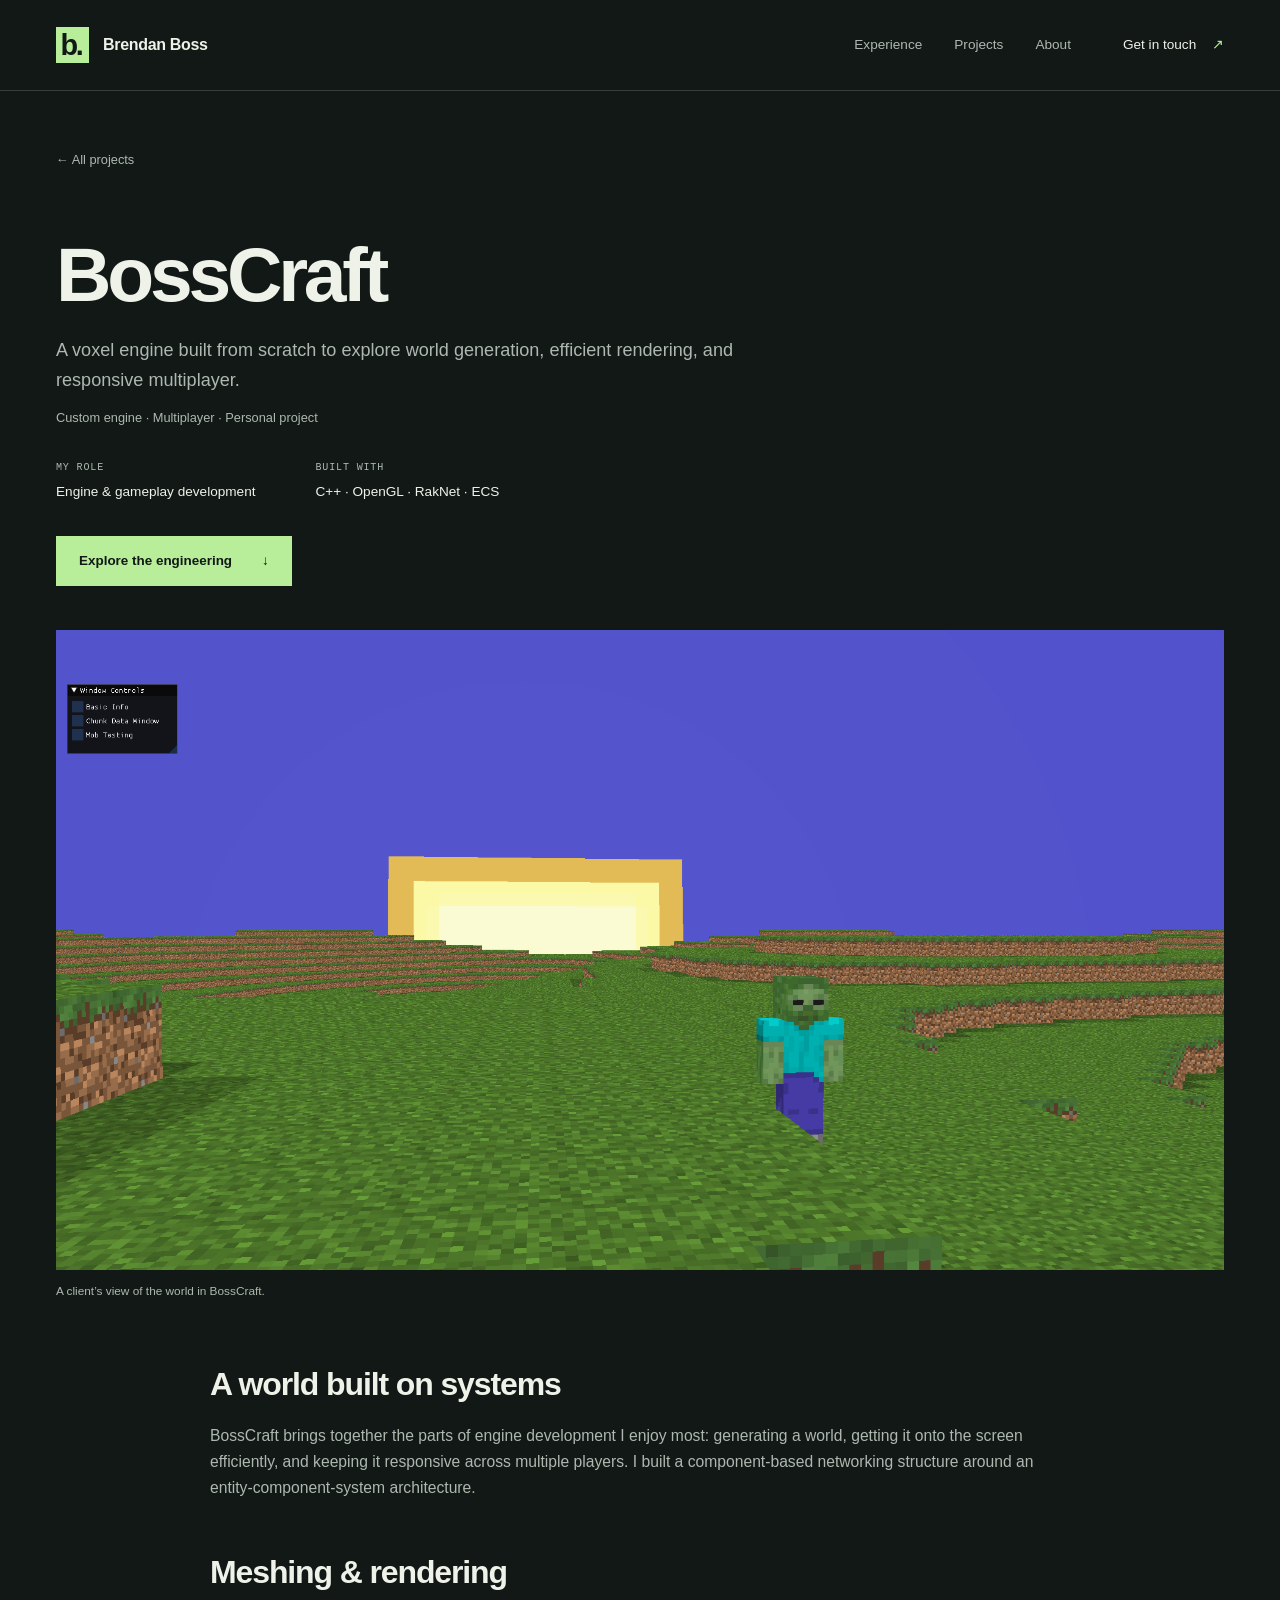
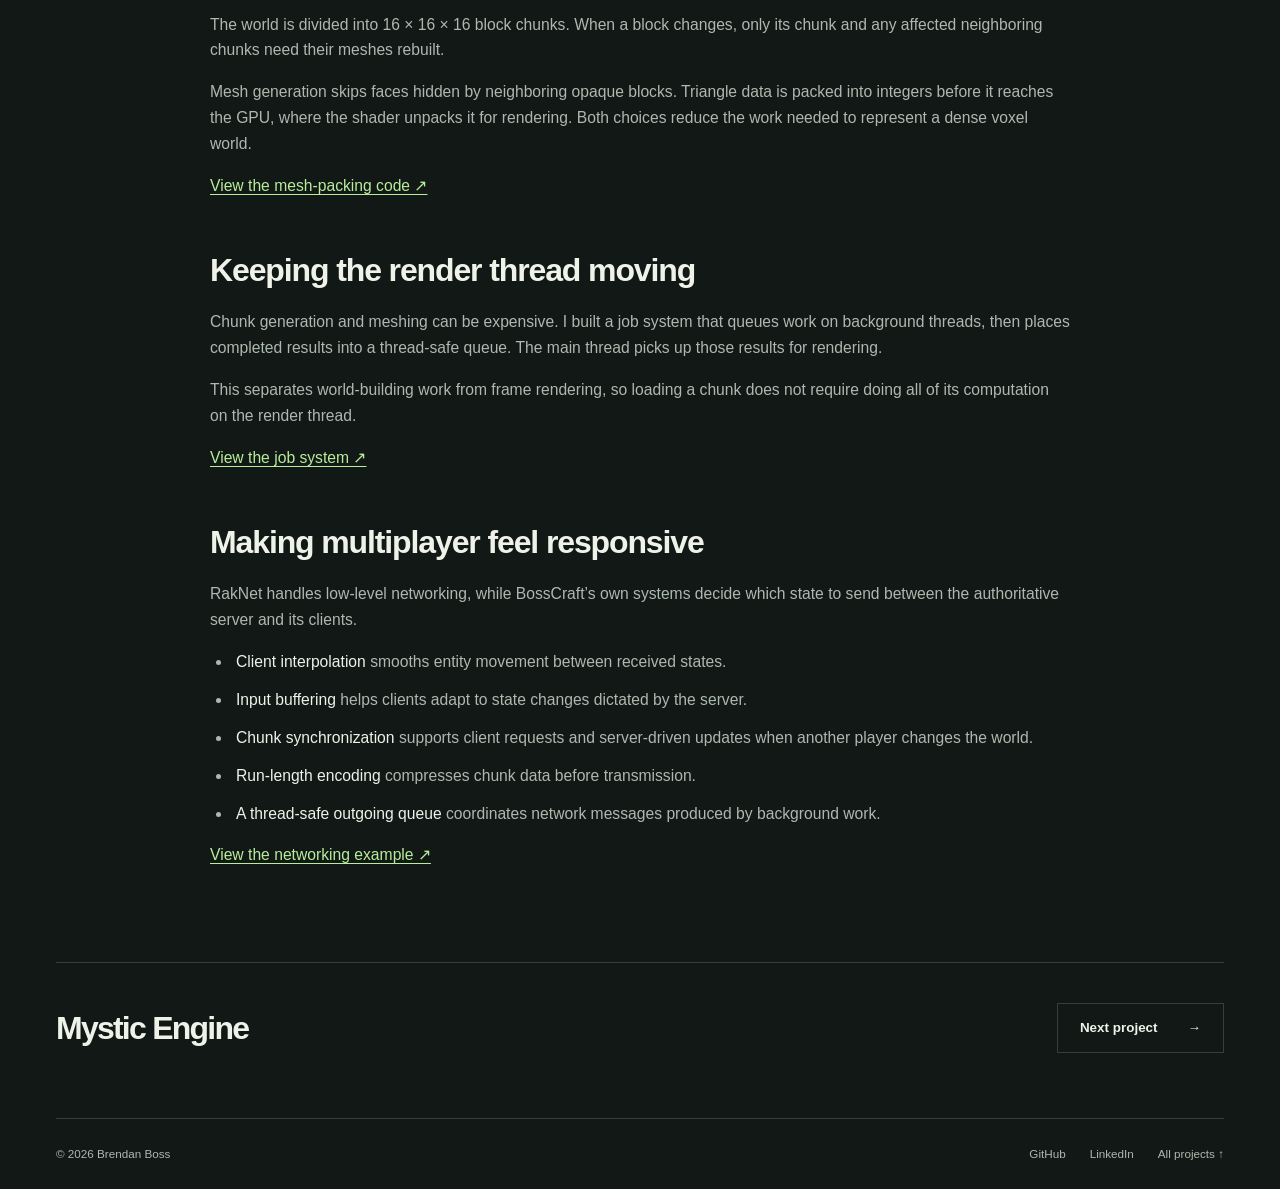
==== projects/bosscraft.html @ cd4c44bf "Modernize portfolio around Warzone contributions and selected projects" ====
<!DOCTYPE html>
<html lang="en">
<head>
  <meta charset="utf-8">
  <meta name="viewport" content="width=device-width, initial-scale=1">
  <meta name="description" content="A voxel engine built from scratch to explore world generation, efficient rendering, and responsive multiplayer. Project by Brendan Boss.">
  <meta name="theme-color" content="#111816">
  <meta property="og:title" content="BossCraft | Brendan Boss">
  <meta property="og:description" content="A voxel engine built from scratch to explore world generation, efficient rendering, and responsive multiplayer.">
  <meta property="og:type" content="article">
  <meta property="og:url" content="https://likethebossone.github.io/projects/bosscraft.html">
  <meta property="og:image" content="https://likethebossone.github.io/assets/img/portfolio/bosscraft-new.png">
  <meta property="og:image:alt" content="A voxel sunset over grassy terrain with a zombie in BossCraft.">
  <link rel="canonical" href="https://likethebossone.github.io/projects/bosscraft.html">
  <link rel="icon" type="image/svg+xml" href="../assets/img/favicon.svg">
  <link rel="stylesheet" href="../css/styles.css">
  <script src="../js/scripts.js" defer></script>
  <title>BossCraft | Brendan Boss</title>
</head>
<body id="page-top">
  <a class="skip-link" href="#main">Skip to content</a>
  <header class="site-header"><div class="container nav-layout">
    <a class="brand" href="../index.html" aria-label="Brendan Boss, home"><span class="brand-mark" aria-hidden="true">b.</span>Brendan Boss</a>
    <button class="menu-toggle" aria-expanded="false" aria-controls="site-nav" hidden>Menu <span aria-hidden="true">+</span></button>
    <nav id="site-nav" class="site-nav" aria-label="Main navigation"><a href="../index.html#professional">Experience</a><a href="../index.html#portfolio">Projects</a><a href="../index.html#about">About</a><a class="nav-contact" href="../index.html#contact">Get in touch <span aria-hidden="true">↗</span></a></nav>
  </div></header>
  <main id="main">
    <header class="case-header container">
      <a class="back-link" href="../index.html#portfolio">← All projects</a>
      <h1>BossCraft</h1>
      <p class="case-lead">A voxel engine built from scratch to explore world generation, efficient rendering, and responsive multiplayer.</p>
      <p class="project-meta">Custom engine · Multiplayer · Personal project</p>
      <dl class="case-meta"><div><dt>My role</dt><dd>Engine & gameplay development</dd></div><div><dt>Built with</dt><dd>C++ · OpenGL · RakNet · ECS</dd></div></dl>
      <a class="button button-primary" href="#engineering">Explore the engineering <span aria-hidden="true">↓</span></a>
    </header>
    <figure class="case-cover container"><img src="../assets/img/portfolio/bosscraft-new.png" width="1914" height="1049" alt="A voxel sunset over grassy terrain with a zombie in BossCraft." fetchpriority="high"><figcaption>A client’s view of the world in BossCraft.</figcaption></figure>
    <div class="case-content container" id="engineering">
      <section><h2>A world built on systems</h2><p>BossCraft brings together the parts of engine development I enjoy most: generating a world, getting it onto the screen efficiently, and keeping it responsive across multiple players. I built a component-based networking structure around an entity-component-system architecture.</p></section>
<section><h2>Meshing & rendering</h2><p>The world is divided into 16 × 16 × 16 block chunks. When a block changes, only its chunk and any affected neighboring chunks need their meshes rebuilt.</p><p>Mesh generation skips faces hidden by neighboring opaque blocks. Triangle data is packed into integers before it reaches the GPU, where the shader unpacks it for rendering. Both choices reduce the work needed to represent a dense voxel world.</p><p><a href="https://gist.github.com/LikeTheBossOne/7d8fec139157d810a2591b7d354a1443">View the mesh-packing code ↗</a></p></section>
<section><h2>Keeping the render thread moving</h2><p>Chunk generation and meshing can be expensive. I built a job system that queues work on background threads, then places completed results into a thread-safe queue. The main thread picks up those results for rendering.</p><p>This separates world-building work from frame rendering, so loading a chunk does not require doing all of its computation on the render thread.</p><p><a href="https://gist.github.com/LikeTheBossOne/c4b7bf60acfb7602f047de3cc89d6272">View the job system ↗</a></p></section>
<section><h2>Making multiplayer feel responsive</h2><p>RakNet handles low-level networking, while BossCraft’s own systems decide which state to send between the authoritative server and its clients.</p><ul><li><strong>Client interpolation</strong> smooths entity movement between received states.</li><li><strong>Input buffering</strong> helps clients adapt to state changes dictated by the server.</li><li><strong>Chunk synchronization</strong> supports client requests and server-driven updates when another player changes the world.</li><li><strong>Run-length encoding</strong> compresses chunk data before transmission.</li><li><strong>A thread-safe outgoing queue</strong> coordinates network messages produced by background work.</li></ul><p><a href="https://gist.github.com/LikeTheBossOne/54dff3f90faab173cd3bf505792ee01b">View the networking example ↗</a></p></section>
    </div>
    <div class="case-next container"><div><h2>Mystic Engine</h2></div><a class="button" href="mystic.html">Next project <span aria-hidden="true">→</span></a></div>
  </main>
  <footer class="site-footer container"><span>© <span data-year>2026</span> Brendan Boss</span><div><a href="https://github.com/LikeTheBossOne">GitHub</a><a href="https://www.linkedin.com/in/brendanboss/">LinkedIn</a><a href="../index.html#portfolio">All projects ↑</a></div></footer>
</body>
</html>
---- css/styles.css ----
/* Brendan Boss portfolio: responsive and dependency-free. */
:root {
  color-scheme: dark;
  --bg: #111816;
  --surface: #19221f;
  --text: #eff2e9;
  --muted: #adb9af;
  --accent: #b8ed9a;
  --border: #354039;
  font-family: "Segoe UI", -apple-system, BlinkMacSystemFont, Arial, sans-serif;
  font-synthesis: none;
}
* { box-sizing: border-box; }
html { scroll-behavior: smooth; scroll-padding-top: 104px; }
body { margin: 0; background: var(--bg); color: var(--text); font-size: 16px; line-height: 1.65; }
a { color: inherit; text-decoration: none; text-underline-offset: .22em; }
a:hover { color: var(--accent); }
button { font: inherit; }
img { display: block; width: 100%; height: auto; }
figure { margin: 0; }
p, h1, h2, h3, h4, h5 { margin: 0; }
h1, h2, h3, h4, h5 { line-height: 1.08; font-weight: 600; }
h1, h2 { letter-spacing: -.055em; }
h2 { font-size: clamp(2.2rem, 4vw, 3.65rem); }
h3 { letter-spacing: -.035em; }
button, summary, a { -webkit-tap-highlight-color: transparent; }
:focus-visible { outline: 2px solid var(--accent); outline-offset: 6px; border-radius: 2px; }
::selection { background: var(--accent); color: var(--bg); }
[hidden] { display: none !important; }
.container { width: min(calc(100% - 112px), 1256px); margin-inline: auto; }
.text-accent { color: var(--accent); }
.category, .status-label {
  font-family: "Cascadia Code", Consolas, monospace;
  font-size: .7rem; font-weight: 400; letter-spacing: .11em; line-height: 1.6; text-transform: uppercase;
}
.role-label { font-size: .8rem; color: var(--muted); }
.status-dot { width: 7px; height: 7px; background: var(--accent); display: inline-block; flex: 0 0 7px; border-radius: 50%; margin-right: 8px; }
.skip-link { position: fixed; top: 10px; left: 10px; transform: translateY(-160%); z-index: 100; padding: 10px 18px; background: var(--accent); color: var(--bg); }
.skip-link:focus { transform: translateY(0); color: var(--bg); }
.site-header { border-bottom: 1px solid var(--border); background: var(--bg); position: sticky; top: 0; z-index: 20; }
.nav-layout { display: flex; justify-content: space-between; align-items: center; min-height: 90px; gap: 24px; }
.brand { display: inline-flex; gap: 14px; align-items: center; font-size: 1rem; font-weight: 600; letter-spacing: -.02em; white-space: nowrap; }
.brand-mark { display: grid; place-items: center; width: 33px; height: 36px; background: var(--accent); color: var(--bg); font-size: 1.8rem; line-height: 1; font-weight: 700; letter-spacing: -.08em; padding-right: 3px; }
.site-nav { display: flex; align-items: center; gap: 32px; font-size: .85rem; color: var(--muted); }
.site-nav .nav-contact { color: var(--text); margin-left: 20px; }
.nav-contact span { margin-left: 12px; color: var(--accent); }
.menu-toggle { display: none; }
.hero { display: grid; grid-template-columns: 1.15fr 1fr; column-gap: 70px; align-items: center; padding-block: 88px 0; }
.hero .hero-role { font-size: 1rem; font-weight: 500; letter-spacing: 0; line-height: 1.4; color: var(--muted); margin: 0; }
h1 { font-size: clamp(3.4rem, 6.4vw, 6.4rem); line-height: .99; margin-top: 27px; font-weight: 550; }
.hero-intro { max-width: 490px; font-size: 1.05rem; color: var(--muted); margin-top: 28px; }
.hero-actions { display: flex; align-items: center; flex-wrap: wrap; gap: 28px; margin-top: 30px; }
.button { display: inline-flex; align-items: center; justify-content: space-between; gap: 30px; min-height: 48px; padding: 13px 22px; font-size: .84rem; font-weight: 600; border: 1px solid var(--border); }
.button-primary { background: var(--accent); color: var(--bg); border-color: var(--accent); }
.button-primary:hover { background: #d0f9ba; color: var(--bg); }
.text-link { display: inline-flex; align-items: center; gap: 18px; font-size: .85rem; font-weight: 600; padding-block: 7px; }
.text-link span { color: var(--accent); }
.hero-feature { min-width: 0; padding-top: 34px; }
.hero-image-link, .project-image { display: block; position: relative; overflow: hidden; background: var(--surface); }
.hero-image-link { border-radius: 3px; }
.hero-image-link img { aspect-ratio: 1.16; object-fit: cover; object-position: 58% 50%; transition: transform .4s ease; }
.hero-image-link:hover img, .project-image:hover img { transform: scale(1.025); }
.image-corner { display: grid; place-items: center; position: absolute; right: 16px; bottom: 16px; background: var(--bg); color: var(--accent); width: 36px; height: 36px; font-size: 1.25rem; border: 1px solid var(--border); }
.hero-feature-caption { display: flex; align-items: center; justify-content: space-between; gap: 20px; padding-top: 17px; }
.hero-feature-caption h2 { font-size: 1.6rem; letter-spacing: -.035em; margin-top: 3px; }
.small-note { font-size: .76rem; color: var(--muted); text-align: right; line-height: 1.5; }
.now-link { display: flex; align-items: center; gap: 8px; font-size: .75rem; border-top: 1px solid var(--border); padding-block: 17px; margin-top: 20px; color: var(--muted); }
.now-link strong { font-weight: 500; color: var(--text); margin-left: 6px; }
.now-link > span:last-child { margin-left: auto; color: var(--accent); }
.hero-footnote { grid-column: 1/-1; display: flex; justify-content: space-between; gap: 20px; padding-block: 25px; margin-top: 62px; border-top: 1px solid var(--border); color: var(--muted); font-size: .72rem; }
.hero-footnote > span:last-child { display: flex; gap: 30px; }
.section { padding-block: 104px; }
.experience-section { background: var(--surface); }
.section-heading { display: grid; grid-template-columns: 1fr 2.2fr; gap: 40px; align-items: start; margin-bottom: 52px; }
.experience-section .section-heading { display: block; }
.experience-intro { display: flex; gap: 20px; align-items: center; justify-content: space-between; border-bottom: 1px solid var(--border); padding-bottom: 23px; }
.studio-name { font-size: 1.35rem; letter-spacing: -.025em; font-weight: 600; }
.contribution-grid { display: grid; grid-template-columns: repeat(3, 1fr); }
.contribution { padding: 30px 30px 36px; border-bottom: 1px solid var(--border); display: flex; flex-direction: column; align-items: flex-start; }
.contribution:first-child { padding-left: 0; }
.contribution:last-child { padding-right: 0; }
.contribution + .contribution { border-left: 1px solid var(--border); }
.contribution h3 { font-size: 2rem; }
.contribution p { color: var(--muted); font-size: .9rem; max-width: 290px; margin-block: 19px 28px; }
.category { color: var(--muted); margin-top: auto; font-size: .63rem; border: 1px solid var(--border); padding: 5px 9px; }
.credits { padding-top: 34px; display: grid; grid-template-columns: 1fr 2.2fr; gap: 40px; }
.credits h3 { padding-top: 5px; font-size: .85rem; letter-spacing: 0; line-height: 1.5; color: var(--muted); }
.credits ul { list-style: none; padding: 0; margin: 0; display: flex; flex-wrap: wrap; column-gap: 28px; row-gap: 13px; }
.credits li { font-size: .8rem; }
.credits li span { color: var(--muted); }
.projects-section { padding-bottom: 78px; }
.ai-feature { border: 1px solid #52664a; background: #1c281f; padding: 36px; margin-bottom: 48px; scroll-margin-top: 110px; }
.ai-feature-header { display: flex; justify-content: flex-end; margin-bottom: 24px; }
.status-label { color: var(--accent); border: 1px solid #5b7450; padding: 5px 10px; letter-spacing: .06em; font-size: .61rem; }
.ai-overview { display: grid; grid-template-columns: 1fr 1fr; gap: 48px; }
.project-meta { color: var(--muted); font-size: .8rem; margin-top: 12px; line-height: 1.5; }
.ai-overview h3 { font-size: clamp(2rem, 3.4vw, 3rem); }
.ai-tagline { color: var(--accent); font-size: clamp(1.1rem, 1.6vw, 1.4rem); line-height: 1.4; margin-top: 18px; letter-spacing: -.02em; }
.ai-description p { font-size: .9rem; color: #c4cebf; }
.ai-description p + p { margin-top: 14px; }
.ai-plans { margin-top: 40px; border-top: 1px solid #41543c; padding-top: 29px; }
.ai-plans-title { display: flex; align-items: baseline; justify-content: space-between; gap: 20px; }
.ai-plans-title h4 { font-size: 1.1rem; }
.ai-plans-title > p { font-size: .75rem; color: var(--muted); }
.ai-plan-grid { display: grid; grid-template-columns: repeat(3, 1fr); gap: 30px; margin-top: 25px; }
.ai-plan-grid h5 { font-size: 1rem; line-height: 1.3; margin-block: 0 12px; }
.ai-plan-grid p { color: var(--muted); font-size: .83rem; }
.ai-details { border-top: 1px solid #41543c; margin-top: 30px; }
summary { list-style: none; cursor: pointer; }
summary::-webkit-details-marker { display: none; }
.ai-details > summary { display: flex; justify-content: space-between; align-items: center; gap: 20px; padding-block: 19px; font-size: .82rem; }
.ai-details summary > span, .details-symbol { font-size: 1.4rem; color: var(--accent); line-height: 1; transition: transform .15s; }
details[open] > summary > span:last-child { transform: rotate(45deg); }
.details-content { font-size: .85rem; color: var(--muted); padding-bottom: 24px; max-width: 900px; }
.ai-flow { display: flex; flex-wrap: wrap; list-style: none; padding: 0; gap: 10px; margin-block: 24px; }
.ai-flow li { color: var(--text); border: 1px solid #52664a; padding: 8px 13px; font-size: .75rem; }
.ai-flow li:not(:last-child)::after { content: " →"; margin-left: 10px; color: var(--accent); }
.ai-status { border-top: 1px solid #41543c; display: grid; grid-template-columns: 1fr 1fr; gap: 48px; padding-top: 25px; }
.ai-status p { font-size: .77rem; color: var(--muted); margin-top: 6px; }
.status-heading { font-size: .85rem; font-weight: 500; color: var(--accent); }
.project-grid { display: grid; grid-template-columns: repeat(3, 1fr); gap: 26px; }
.project-card { display: flex; flex-direction: column; min-width: 0; }
.project-image img { aspect-ratio: 1.5; object-fit: cover; transition: transform .4s ease; }
.project-body { display: flex; flex-direction: column; align-items: flex-start; flex: 1; padding: 22px 0 16px; }
.project-body h3 { font-size: 1.6rem; }
.project-body > p:not(.project-meta) { margin-top: 15px; font-size: .88rem; color: var(--muted); }
.tags { display: flex; flex-wrap: wrap; gap: 7px; padding: 0; list-style: none; margin-block: 22px; }
.tags li { font-size: .66rem; padding: 3px 8px; border: 1px solid var(--border); color: var(--muted); }
.project-body > .text-link { margin-top: auto; border-bottom: 1px solid var(--border); }
.archive { margin-top: 50px; border-block: 1px solid var(--border); }
.archive > summary { display: flex; align-items: center; justify-content: space-between; gap: 20px; padding-block: 23px; font-size: .9rem; }
.archive-note { font-size: .76rem; color: var(--muted); margin-left: 22px; }
.archive-list { padding-bottom: 15px; }
.archive-list > a { display: flex; align-items: center; justify-content: space-between; gap: 20px; border-top: 1px solid var(--border); padding-block: 17px; }
.archive-list strong { font-size: .9rem; font-weight: 500; }
.archive-list small { display: block; font-size: .78rem; color: var(--muted); margin-top: 3px; }
.archive-list > a > span:last-child { color: var(--accent); }
.about-section { background: var(--surface); }
.about-grid { display: grid; grid-template-columns: 1fr 1fr; gap: 80px; }
.about-grid h2 { margin-top: 0; }
.about-copy p { color: var(--muted); font-size: .94rem; }
.about-copy p + p { margin-top: 20px; }
.contact-section { display: flex; justify-content: space-between; align-items: flex-end; gap: 35px; padding-block: 90px; }
.contact-section h2 { margin-top: 0; font-size: clamp(2rem, 3.5vw, 3rem); }
.contact-link { display: inline-flex; align-items: center; gap: 30px; border-bottom: 1px solid var(--accent); padding-bottom: 8px; margin-bottom: 5px; font-size: clamp(1rem, 1.7vw, 1.4rem); }
.contact-link > span[aria-hidden] { color: var(--accent); }
.contact-options { max-width: 100%; }
.contact-help, .copy-status { font-size: .8rem; color: var(--muted); }
.contact-help { margin-block: 8px 16px; }
.copy-email { color: var(--text); background: transparent; cursor: pointer; }
.copy-email:hover { border-color: var(--accent); color: var(--accent); }
.copy-email:disabled { opacity: .65; cursor: wait; }
.copy-status { min-height: 1.65em; margin-top: 10px; }
.site-footer { border-top: 1px solid var(--border); display: flex; justify-content: space-between; align-items: center; gap: 20px; padding-block: 25px; font-size: .73rem; color: var(--muted); }
.site-footer > div { display: flex; gap: 24px; }
/* Individual project stories share navigation and visual styles. */
.case-header { padding-block: 50px 44px; }
.back-link { font-size: .8rem; color: var(--muted); display: inline-block; padding-block: 8px; margin-bottom: 40px; }
.case-header h1 { font-size: clamp(2.9rem, 6vw, 5.4rem); margin-block: 18px 24px; }
.case-lead { max-width: 750px; color: var(--muted); font-size: 1.13rem; }
.case-meta { display: flex; flex-wrap: wrap; gap: 22px 60px; margin-block: 33px; }
.case-meta dt { color: var(--muted); font-family: Consolas, monospace; text-transform: uppercase; letter-spacing: .08em; font-size: .63rem; }
.case-meta dd { margin: 4px 0 0; font-size: .85rem; }
.case-cover img { max-height: 650px; object-fit: contain; background: #0b100e; }
figcaption { color: var(--muted); font-size: .74rem; margin-top: 12px; }
.case-content { max-width: 860px; padding-block: 65px 40px; }
.case-content section { margin-bottom: 54px; }
.case-content h2 { font-size: 2rem; letter-spacing: -.035em; margin-bottom: 22px; }
.case-content h3 { font-size: 1.2rem; margin-block: 25px 12px; }
.case-content p, .case-content li { color: var(--muted); font-size: .98rem; }
.case-content p + p { margin-top: 16px; }
.case-content ul { padding-left: 22px; }
.case-content li { margin-bottom: 12px; padding-left: 4px; }
.case-content strong { color: var(--text); font-weight: 500; }
.case-content p a, .case-content li a { color: var(--accent); text-decoration: underline; }
.case-content figure { margin-top: 26px; }
.case-next { border-top: 1px solid var(--border); padding-block: 40px 65px; display: flex; align-items: center; justify-content: space-between; gap: 25px; }
.case-next h2 { font-size: 2rem; }
@media (min-width: 1450px) { .hero { column-gap: 95px; } }
@media (max-width: 1100px) {
  .container { width: calc(100% - 64px); }
  .hero { column-gap: 36px; padding-top: 65px; }
  h1 { font-size: clamp(3.5rem, 6.5vw, 5.5rem); }
  .site-nav { gap: 22px; }
  .site-nav .nav-contact { margin-left: 0; }
  .contribution h3 { font-size: 1.7rem; }
  .project-grid { gap: 22px; }
  .project-body h3 { font-size: 1.4rem; }
  .about-grid { gap: 50px; }
}
@media (max-width: 800px) {
  .nav-layout { min-height: 76px; flex-wrap: wrap; gap: 0; }
  .brand { min-height: 76px; }
  .menu-toggle:not([hidden]) { display: flex; align-items: center; gap: 18px; border: 1px solid var(--border); background: transparent; color: var(--text); padding: 8px 12px; font-size: .78rem; min-height: 44px; cursor: pointer; }
  .menu-toggle span { color: var(--accent); font-size: 1.1rem; }
  .site-nav { width: 100%; flex-wrap: wrap; justify-content: space-between; padding-bottom: 14px; gap: 4px 16px; }
  .site-nav a { padding-block: 9px; }
  .js-enabled .site-nav:not(.is-open) { display: none; }
  .brand { font-size: .9rem; }
  .site-nav { gap: 20px; font-size: .78rem; }
  .hero { gap: 25px; }
  h1 { font-size: clamp(3rem, 6.5vw, 4.2rem); }
  .hero-intro { font-size: .95rem; }
  .hero-image-link img { aspect-ratio: .85; }
  .now-link { align-items: baseline; }
  .now-link strong { display: block; margin-left: 0; }
  .section { padding-block: 76px; }
  .section-heading, .credits { grid-template-columns: 1fr 2fr; gap: 24px; }
  .contribution { padding-inline: 20px; }
  .contribution h3 { font-size: 1.4rem; }
  .contribution p { font-size: .83rem; }
  .ai-feature { padding: 28px; }
  .ai-overview { gap: 28px; }
  .ai-plan-grid { gap: 20px; }
  .project-grid { grid-template-columns: 1fr 1fr; row-gap: 38px; }
  .project-card:last-child { grid-column: 1/-1; display: grid; grid-template-columns: 1fr 1fr; gap: 22px; }
  .project-card:last-child .project-image img { height: 100%; }
  .project-card:last-child .project-body { padding-top: 0; }
  .contact-section { align-items: flex-start; flex-direction: column; padding-block: 65px; }
}
@media (max-width: 600px) {
  html { scroll-padding-top: 88px; }
  .container { width: calc(100% - 40px); }
  .nav-layout { min-height: 70px; flex-wrap: wrap; gap: 0; }
  .brand { min-height: 70px; }
  .brand-mark { width: 28px; height: 31px; font-size: 1.55rem; }
  .hero { grid-template-columns: 1fr; padding-top: 48px; gap: 0; }
  h1 { font-size: clamp(2.9rem, 12.5vw, 4.5rem); margin-top: 24px; }
  .hero-intro { margin-top: 24px; font-size: .97rem; }
  .hero-actions { gap: 24px; margin-top: 24px; }
  .hero-feature { padding-top: 40px; }
  .hero-image-link img { aspect-ratio: 1.55; object-position: 55% 60%; }
  .hero-feature-caption h2 { font-size: 1.45rem; }
  .now-link { align-items: center; margin-top: 17px; }
  .now-link strong { display: inline; margin-left: 4px; }
  .hero-footnote { margin-top: 14px; padding-block: 20px; font-size: .62rem; }
  .hero-footnote > span:last-child { display: none; }
  .section { padding-block: 58px; }
  .section-heading { display: block; margin-bottom: 34px; }
  .experience-intro { align-items: flex-start; flex-direction: column; gap: 7px; padding-bottom: 20px; }
  .contribution-grid { display: block; }
  .contribution, .contribution:first-child, .contribution:last-child { padding: 25px 0; }
  .contribution + .contribution { border-left: 0; }
  .contribution h3 { margin: 0; font-size: 1.5rem; }
  .contribution h3 br { display: none; }
  .contribution p { margin-block: 12px; font-size: .88rem; }
  .credits { display: block; padding-top: 28px; }
  .credits ul { display: block; margin-top: 15px; }
  .credits li + li { margin-top: 9px; }
  .ai-feature { padding: 24px 20px; margin-bottom: 35px; }
  .ai-feature-header { margin-bottom: 28px; }
  .status-label { font-size: .55rem; padding: 4px 7px; }
  .ai-overview { grid-template-columns: 1fr; gap: 23px; }
  .ai-overview h3 { font-size: 2rem; }
  .ai-tagline { font-size: 1.23rem; }
  .ai-description p { font-size: .85rem; }
  .ai-plans { margin-top: 26px; padding-top: 24px; }
  .ai-plans-title { display: block; }
  .ai-plans-title > p { margin-top: 10px; }
  .ai-plan-grid { grid-template-columns: 1fr; gap: 25px; }
  .ai-plan-grid h5 { margin-bottom: 8px; }
  .ai-details > summary { font-size: .76rem; }
  .ai-flow { display: grid; }
  .ai-flow li:not(:last-child)::after { content: " ↓"; }
  .ai-status { grid-template-columns: 1fr; gap: 20px; }
  .project-grid { grid-template-columns: 1fr; gap: 36px; }
  .project-card:last-child { display: flex; gap: 0; }
  .project-card:last-child .project-image img { height: auto; }
  .project-card:last-child .project-body { padding-top: 22px; }
  .project-body h3 { font-size: 1.7rem; }
  .project-body .tags { margin-block: 18px; }
  .archive { margin-top: 34px; }
  .archive-note { display: block; margin: 4px 0 0; }
  .about-grid { grid-template-columns: 1fr; gap: 28px; }
  .contact-section { padding-block: 58px; gap: 30px; }
  .contact-link { font-size: 1.07rem; }
  .site-footer { align-items: flex-start; flex-direction: column; padding-block: 24px; gap: 12px; }
  .site-footer > div { flex-wrap: wrap; }
  .case-header { padding-top: 25px; }
  .back-link { margin-bottom: 24px; }
  .case-lead { font-size: 1rem; }
  .case-meta { gap: 20px 32px; }
  .case-content { padding-top: 45px; }
  .case-content h2 { font-size: 1.7rem; }
  .case-next { align-items: flex-start; flex-direction: column; gap: 20px; }
}
@media (prefers-reduced-motion: reduce) {
  html { scroll-behavior: auto; }
  *, *::before, *::after { transition: none !important; animation: none !important; }
}
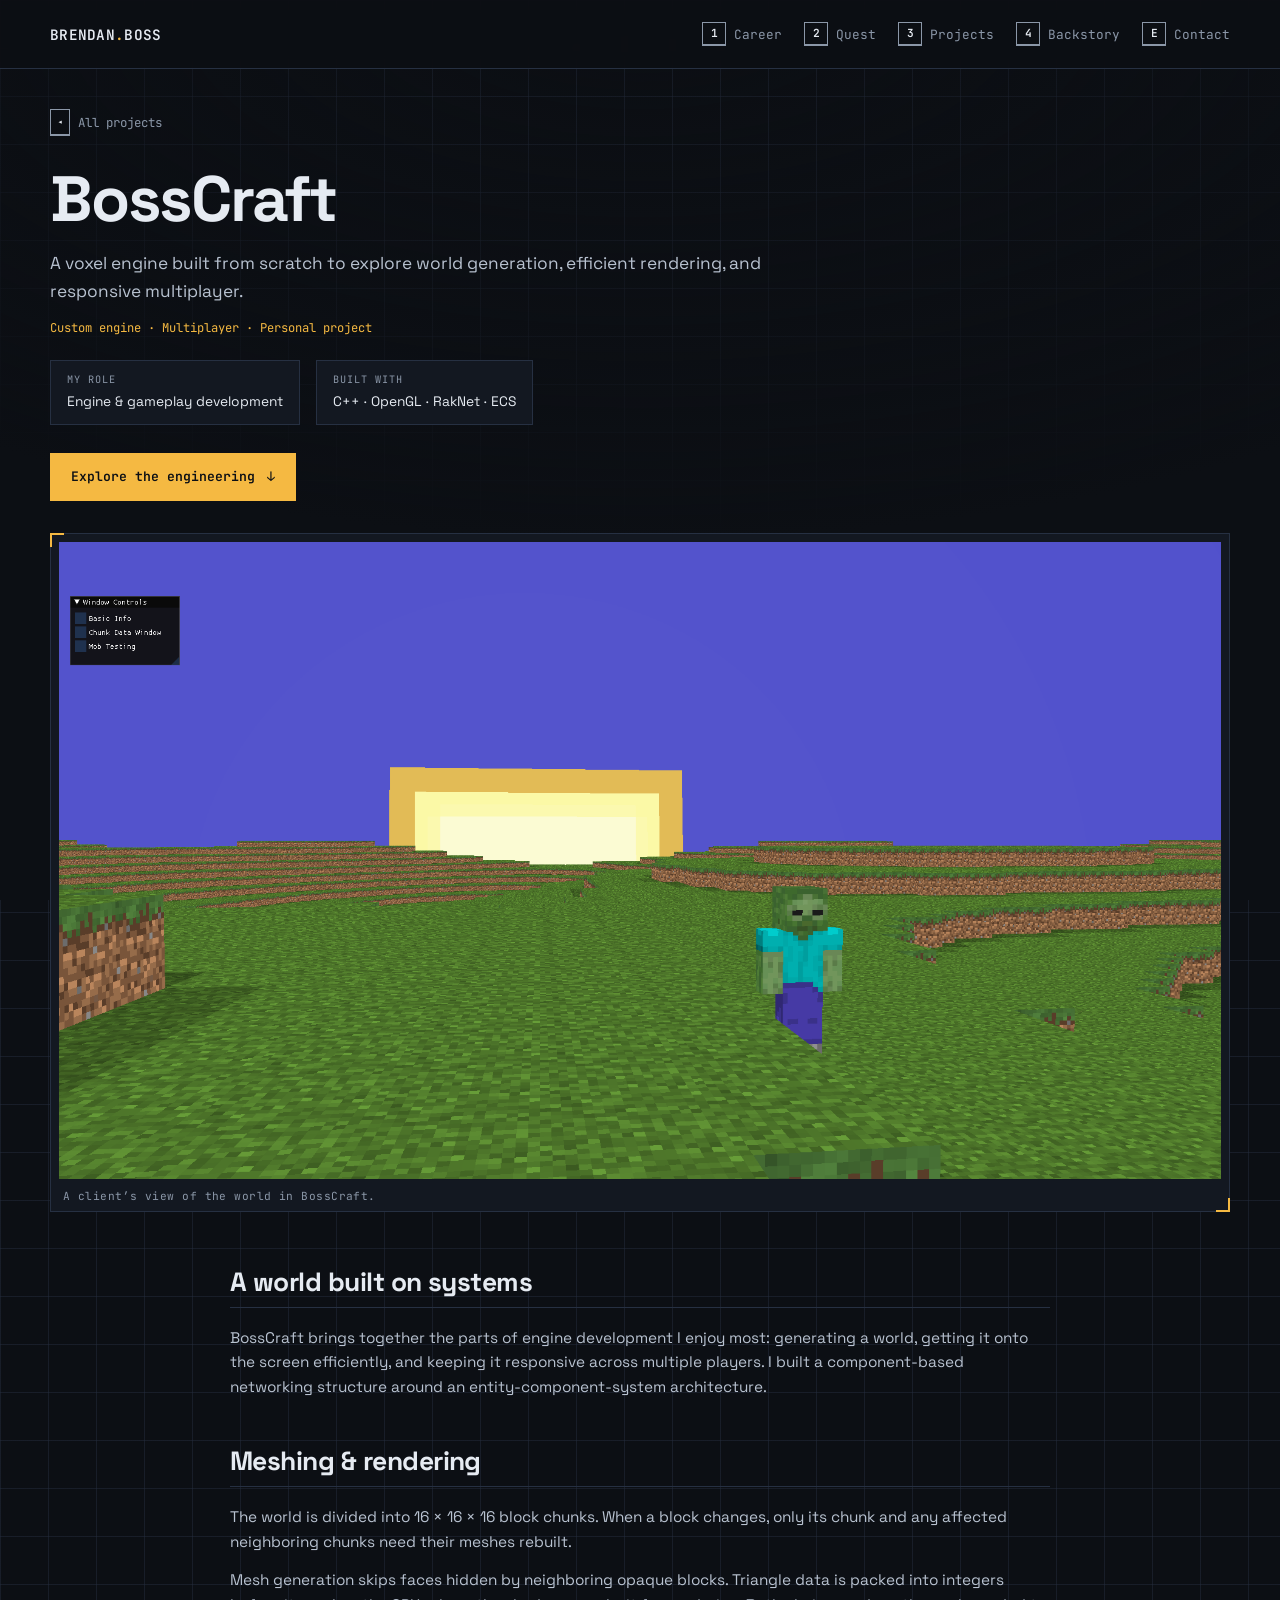
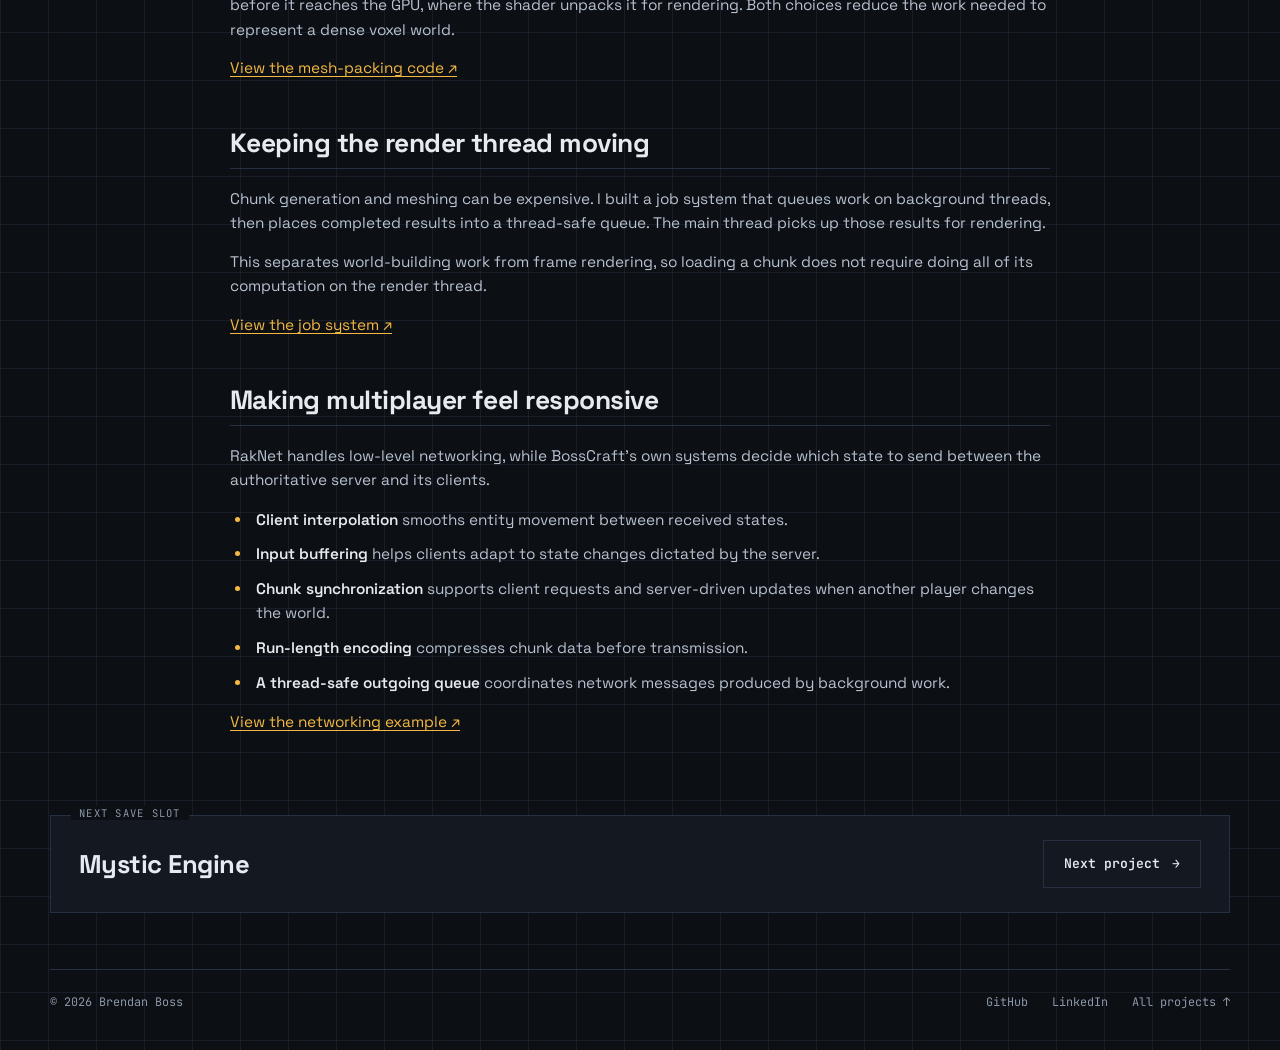
==== commit 28c0ca75: "Redesign portfolio with a game-HUD visual style Replace the green editorial theme with a dark HUD-in" ====
--- a/projects/bosscraft.html
+++ b/projects/bosscraft.html
@@ -4,7 +4,7 @@
   <meta charset="utf-8">
   <meta name="viewport" content="width=device-width, initial-scale=1">
   <meta name="description" content="A voxel engine built from scratch to explore world generation, efficient rendering, and responsive multiplayer. Project by Brendan Boss.">
-  <meta name="theme-color" content="#111816">
+  <meta name="theme-color" content="#0c0f14">
   <meta property="og:title" content="BossCraft | Brendan Boss">
   <meta property="og:description" content="A voxel engine built from scratch to explore world generation, efficient rendering, and responsive multiplayer.">
   <meta property="og:type" content="article">
@@ -13,6 +13,9 @@
   <meta property="og:image:alt" content="A voxel sunset over grassy terrain with a zombie in BossCraft.">
   <link rel="canonical" href="https://likethebossone.github.io/projects/bosscraft.html">
   <link rel="icon" type="image/svg+xml" href="../assets/img/favicon.svg">
+  <link rel="preconnect" href="https://fonts.googleapis.com">
+  <link rel="preconnect" href="https://fonts.gstatic.com" crossorigin>
+  <link rel="stylesheet" href="https://fonts.googleapis.com/css2?family=JetBrains+Mono:wght@400;600&family=Space+Grotesk:wght@400;500;700&display=swap">
   <link rel="stylesheet" href="../css/styles.css">
   <script src="../js/scripts.js" defer></script>
   <title>BossCraft | Brendan Boss</title>
@@ -20,13 +23,13 @@
 <body id="page-top">
   <a class="skip-link" href="#main">Skip to content</a>
   <header class="site-header"><div class="container nav-layout">
-    <a class="brand" href="../index.html" aria-label="Brendan Boss, home"><span class="brand-mark" aria-hidden="true">b.</span>Brendan Boss</a>
+    <a class="brand" href="../index.html" aria-label="Brendan Boss, home">BRENDAN<span aria-hidden="true">.</span>BOSS</a>
     <button class="menu-toggle" aria-expanded="false" aria-controls="site-nav" hidden>Menu <span aria-hidden="true">+</span></button>
-    <nav id="site-nav" class="site-nav" aria-label="Main navigation"><a href="../index.html#professional">Experience</a><a href="../index.html#portfolio">Projects</a><a href="../index.html#about">About</a><a class="nav-contact" href="../index.html#contact">Get in touch <span aria-hidden="true">↗</span></a></nav>
+    <nav id="site-nav" class="site-nav" aria-label="Main navigation"><a href="../index.html#professional" data-hotkey="1"><span class="key" aria-hidden="true">1</span>Career</a><a href="../index.html#ai-minecraft" data-hotkey="2"><span class="key" aria-hidden="true">2</span>Quest</a><a href="../index.html#portfolio" data-hotkey="3"><span class="key" aria-hidden="true">3</span>Projects</a><a href="../index.html#about" data-hotkey="4"><span class="key" aria-hidden="true">4</span>Backstory</a><a href="../index.html#contact" data-hotkey="e"><span class="key" aria-hidden="true">E</span>Contact</a></nav>
   </div></header>
   <main id="main">
     <header class="case-header container">
-      <a class="back-link" href="../index.html#portfolio">← All projects</a>
+      <a class="back-link" href="../index.html#portfolio">All projects</a>
       <h1>BossCraft</h1>
       <p class="case-lead">A voxel engine built from scratch to explore world generation, efficient rendering, and responsive multiplayer.</p>
       <p class="project-meta">Custom engine · Multiplayer · Personal project</p>
--- a/css/styles.css
+++ b/css/styles.css
@@ -1,288 +1,299 @@
-/* Brendan Boss portfolio: responsive and dependency-free. */
+/* Brendan Boss portfolio: game-HUD styling, responsive and dependency-free apart from web fonts. */
 :root {
   color-scheme: dark;
-  --bg: #111816;
-  --surface: #19221f;
-  --text: #eff2e9;
-  --muted: #adb9af;
-  --accent: #b8ed9a;
-  --border: #354039;
-  font-family: "Segoe UI", -apple-system, BlinkMacSystemFont, Arial, sans-serif;
+  --bg: #0c0f14;
+  --panel: #131821;
+  --panel-2: #181e29;
+  --line: #263042;
+  --text: #e6ebf2;
+  --soft: #b8c2d0;
+  --muted: #8b97a8;
+  --gold: #f5b942;
+  --gold-soft: #ffd57a;
+  --violet: #b46cff;
+  --mono: "JetBrains Mono", "Cascadia Code", Consolas, monospace;
+  --sans: "Space Grotesk", "Segoe UI", -apple-system, BlinkMacSystemFont, Arial, sans-serif;
+  font-family: var(--sans);
   font-synthesis: none;
 }
 * { box-sizing: border-box; }
-html { scroll-behavior: smooth; scroll-padding-top: 104px; }
-body { margin: 0; background: var(--bg); color: var(--text); font-size: 16px; line-height: 1.65; }
+html { scroll-behavior: smooth; scroll-padding-top: 88px; }
+body {
+  margin: 0; background-color: var(--bg); color: var(--text); font-size: 15px; line-height: 1.6;
+  background-image: linear-gradient(rgba(38, 48, 66, .45) 1px, transparent 1px), linear-gradient(90deg, rgba(38, 48, 66, .45) 1px, transparent 1px);
+  background-size: 48px 48px;
+}
+body::before { content: ""; position: fixed; inset: 0; z-index: -1; pointer-events: none; background: radial-gradient(ellipse 120% 80% at 50% 0%, transparent 0%, var(--bg) 75%); }
 a { color: inherit; text-decoration: none; text-underline-offset: .22em; }
-a:hover { color: var(--accent); }
+a:hover { color: var(--gold); }
 button { font: inherit; }
 img { display: block; width: 100%; height: auto; }
 figure { margin: 0; }
 p, h1, h2, h3, h4, h5 { margin: 0; }
-h1, h2, h3, h4, h5 { line-height: 1.08; font-weight: 600; }
-h1, h2 { letter-spacing: -.055em; }
-h2 { font-size: clamp(2.2rem, 4vw, 3.65rem); }
-h3 { letter-spacing: -.035em; }
-button, summary, a { -webkit-tap-highlight-color: transparent; }
-:focus-visible { outline: 2px solid var(--accent); outline-offset: 6px; border-radius: 2px; }
-::selection { background: var(--accent); color: var(--bg); }
+h1, h2, h3, h4 { line-height: 1.1; font-weight: 700; letter-spacing: -.02em; }
+cite { font-style: italic; }
+:focus-visible { outline: 2px solid var(--gold); outline-offset: 4px; }
+::selection { background: var(--gold); color: var(--bg); }
 [hidden] { display: none !important; }
-.container { width: min(calc(100% - 112px), 1256px); margin-inline: auto; }
-.text-accent { color: var(--accent); }
-.category, .status-label {
-  font-family: "Cascadia Code", Consolas, monospace;
-  font-size: .7rem; font-weight: 400; letter-spacing: .11em; line-height: 1.6; text-transform: uppercase;
-}
-.role-label { font-size: .8rem; color: var(--muted); }
-.status-dot { width: 7px; height: 7px; background: var(--accent); display: inline-block; flex: 0 0 7px; border-radius: 50%; margin-right: 8px; }
-.skip-link { position: fixed; top: 10px; left: 10px; transform: translateY(-160%); z-index: 100; padding: 10px 18px; background: var(--accent); color: var(--bg); }
+.container { width: min(calc(100% - 40px), 1180px); margin-inline: auto; }
+
+/* HUD primitives */
+.label { font-family: var(--mono); font-size: .7rem; font-weight: 400; letter-spacing: .12em; line-height: 1.6; text-transform: uppercase; color: var(--muted); }
+.frame { position: relative; background: var(--panel); border: 1px solid var(--line); }
+.frame::before, .frame::after { content: ""; position: absolute; width: 12px; height: 12px; border: 2px solid var(--gold); pointer-events: none; z-index: 2; }
+.frame::before { top: -1px; left: -1px; border-right: 0; border-bottom: 0; }
+.frame::after { bottom: -1px; right: -1px; border-left: 0; border-top: 0; }
+.key { display: inline-grid; place-items: center; flex: 0 0 auto; min-width: 24px; height: 24px; padding: 0 6px; border: 1px solid var(--muted); border-bottom-width: 2px; font: 600 .7rem/1 var(--mono); color: var(--text); background: var(--bg); }
+.button { display: inline-flex; align-items: center; gap: 12px; min-height: 48px; padding: 12px 20px; font: 600 .82rem var(--mono); border: 1px solid var(--line); background: transparent; color: var(--text); cursor: pointer; }
+.button:hover { border-color: var(--gold); color: var(--gold); }
+.button-primary { background: var(--gold); border-color: var(--gold); color: #0c0f14; }
+.button-primary:hover { background: var(--gold-soft); border-color: var(--gold-soft); color: #0c0f14; }
+.button-primary .key { background: transparent; border-color: rgba(12, 15, 20, .5); color: #0c0f14; }
+.tags { display: flex; flex-wrap: wrap; gap: 6px; padding: 0; margin: 0; list-style: none; }
+.tags li { font: .66rem var(--mono); letter-spacing: .04em; padding: 3px 8px; border: 1px solid var(--line); color: var(--soft); background: var(--bg); }
+.skip-link { position: fixed; top: 10px; left: 10px; transform: translateY(-160%); z-index: 100; padding: 10px 18px; background: var(--gold); color: var(--bg); }
 .skip-link:focus { transform: translateY(0); color: var(--bg); }
-.site-header { border-bottom: 1px solid var(--border); background: var(--bg); position: sticky; top: 0; z-index: 20; }
-.nav-layout { display: flex; justify-content: space-between; align-items: center; min-height: 90px; gap: 24px; }
-.brand { display: inline-flex; gap: 14px; align-items: center; font-size: 1rem; font-weight: 600; letter-spacing: -.02em; white-space: nowrap; }
-.brand-mark { display: grid; place-items: center; width: 33px; height: 36px; background: var(--accent); color: var(--bg); font-size: 1.8rem; line-height: 1; font-weight: 700; letter-spacing: -.08em; padding-right: 3px; }
-.site-nav { display: flex; align-items: center; gap: 32px; font-size: .85rem; color: var(--muted); }
-.site-nav .nav-contact { color: var(--text); margin-left: 20px; }
-.nav-contact span { margin-left: 12px; color: var(--accent); }
+
+/* Header */
+.site-header { position: sticky; top: 0; z-index: 20; background: rgba(12, 15, 20, .92); backdrop-filter: blur(8px); border-bottom: 1px solid var(--line); }
+.nav-layout { display: flex; justify-content: space-between; align-items: center; min-height: 68px; gap: 24px; }
+.brand { font: 600 .9rem var(--mono); letter-spacing: .02em; white-space: nowrap; }
+.brand span { color: var(--gold); }
+.site-nav { display: flex; align-items: center; gap: 22px; font: .8rem var(--mono); color: var(--muted); }
+.site-nav a { display: inline-flex; align-items: center; gap: 8px; }
+.site-nav a:hover .key { border-color: var(--gold); color: var(--gold); }
 .menu-toggle { display: none; }
-.hero { display: grid; grid-template-columns: 1.15fr 1fr; column-gap: 70px; align-items: center; padding-block: 88px 0; }
-.hero .hero-role { font-size: 1rem; font-weight: 500; letter-spacing: 0; line-height: 1.4; color: var(--muted); margin: 0; }
-h1 { font-size: clamp(3.4rem, 6.4vw, 6.4rem); line-height: .99; margin-top: 27px; font-weight: 550; }
-.hero-intro { max-width: 490px; font-size: 1.05rem; color: var(--muted); margin-top: 28px; }
-.hero-actions { display: flex; align-items: center; flex-wrap: wrap; gap: 28px; margin-top: 30px; }
-.button { display: inline-flex; align-items: center; justify-content: space-between; gap: 30px; min-height: 48px; padding: 13px 22px; font-size: .84rem; font-weight: 600; border: 1px solid var(--border); }
-.button-primary { background: var(--accent); color: var(--bg); border-color: var(--accent); }
-.button-primary:hover { background: #d0f9ba; color: var(--bg); }
-.text-link { display: inline-flex; align-items: center; gap: 18px; font-size: .85rem; font-weight: 600; padding-block: 7px; }
-.text-link span { color: var(--accent); }
-.hero-feature { min-width: 0; padding-top: 34px; }
-.hero-image-link, .project-image { display: block; position: relative; overflow: hidden; background: var(--surface); }
-.hero-image-link { border-radius: 3px; }
-.hero-image-link img { aspect-ratio: 1.16; object-fit: cover; object-position: 58% 50%; transition: transform .4s ease; }
-.hero-image-link:hover img, .project-image:hover img { transform: scale(1.025); }
-.image-corner { display: grid; place-items: center; position: absolute; right: 16px; bottom: 16px; background: var(--bg); color: var(--accent); width: 36px; height: 36px; font-size: 1.25rem; border: 1px solid var(--border); }
-.hero-feature-caption { display: flex; align-items: center; justify-content: space-between; gap: 20px; padding-top: 17px; }
-.hero-feature-caption h2 { font-size: 1.6rem; letter-spacing: -.035em; margin-top: 3px; }
-.small-note { font-size: .76rem; color: var(--muted); text-align: right; line-height: 1.5; }
-.now-link { display: flex; align-items: center; gap: 8px; font-size: .75rem; border-top: 1px solid var(--border); padding-block: 17px; margin-top: 20px; color: var(--muted); }
-.now-link strong { font-weight: 500; color: var(--text); margin-left: 6px; }
-.now-link > span:last-child { margin-left: auto; color: var(--accent); }
-.hero-footnote { grid-column: 1/-1; display: flex; justify-content: space-between; gap: 20px; padding-block: 25px; margin-top: 62px; border-top: 1px solid var(--border); color: var(--muted); font-size: .72rem; }
-.hero-footnote > span:last-child { display: flex; gap: 30px; }
-.section { padding-block: 104px; }
-.experience-section { background: var(--surface); }
-.section-heading { display: grid; grid-template-columns: 1fr 2.2fr; gap: 40px; align-items: start; margin-bottom: 52px; }
-.experience-section .section-heading { display: block; }
-.experience-intro { display: flex; gap: 20px; align-items: center; justify-content: space-between; border-bottom: 1px solid var(--border); padding-bottom: 23px; }
-.studio-name { font-size: 1.35rem; letter-spacing: -.025em; font-weight: 600; }
-.contribution-grid { display: grid; grid-template-columns: repeat(3, 1fr); }
-.contribution { padding: 30px 30px 36px; border-bottom: 1px solid var(--border); display: flex; flex-direction: column; align-items: flex-start; }
-.contribution:first-child { padding-left: 0; }
-.contribution:last-child { padding-right: 0; }
-.contribution + .contribution { border-left: 1px solid var(--border); }
-.contribution h3 { font-size: 2rem; }
-.contribution p { color: var(--muted); font-size: .9rem; max-width: 290px; margin-block: 19px 28px; }
-.category { color: var(--muted); margin-top: auto; font-size: .63rem; border: 1px solid var(--border); padding: 5px 9px; }
-.credits { padding-top: 34px; display: grid; grid-template-columns: 1fr 2.2fr; gap: 40px; }
-.credits h3 { padding-top: 5px; font-size: .85rem; letter-spacing: 0; line-height: 1.5; color: var(--muted); }
-.credits ul { list-style: none; padding: 0; margin: 0; display: flex; flex-wrap: wrap; column-gap: 28px; row-gap: 13px; }
-.credits li { font-size: .8rem; }
+
+/* Hero */
+.hero { display: grid; grid-template-columns: minmax(0, 360px) minmax(0, 1fr); gap: 20px; padding-block: 48px 24px; }
+.player-card { padding: 28px; display: flex; flex-direction: column; gap: 20px; }
+.player-card h1 { font-size: clamp(2.2rem, 3.4vw, 2.7rem); line-height: 1; letter-spacing: -.035em; }
+.player-class { margin-top: 10px; color: var(--gold); font: 600 .8rem var(--mono); }
+.stats { display: grid; gap: 7px; margin: 0; font-size: .84rem; }
+.stats > div { display: flex; justify-content: space-between; gap: 16px; }
+.stats dt { color: var(--muted); white-space: nowrap; }
+.stats dd { margin: 0; text-align: right; font-family: var(--mono); font-size: .78rem; }
+.stats dd a { color: var(--violet); }
+.player-intro { color: var(--muted); font-size: .92rem; }
+.player-actions { display: grid; gap: 10px; margin-top: auto; font-size: .86rem; }
+.player-actions a { display: inline-flex; align-items: center; gap: 10px; }
+.hero-shot { overflow: hidden; align-self: start; }
+.hero-shot > a { display: block; }
+.hero-shot img { aspect-ratio: 1903 / 1040; object-fit: cover; transition: transform .4s ease; }
+.hero-shot > a:hover img { transform: scale(1.02); }
+.toast { position: absolute; left: 20px; bottom: 20px; right: 20px; max-width: 470px; display: grid; gap: 4px; background: rgba(12, 15, 20, .92); border: 1px solid var(--violet); box-shadow: 0 0 24px rgba(180, 108, 255, .2); padding: 12px 16px; font-size: .9rem; }
+.toast .label { color: var(--violet); }
+.hero-shot figcaption.toast { margin: 0; font: 500 .9rem/1.5 var(--sans); letter-spacing: 0; color: var(--text); }
+
+/* Sections */
+.section { padding-block: 72px 0; }
+.section-head { display: flex; align-items: baseline; justify-content: space-between; gap: 20px; border-bottom: 1px solid var(--line); padding-bottom: 12px; margin-bottom: 24px; }
+.section-head h2 { font-size: clamp(1.5rem, 2.6vw, 1.85rem); }
+.section-head .label { text-align: right; }
+.section-head .status { color: var(--violet); }
+.section-head .status::before { content: "● "; }
+
+/* Achievements */
+.achievements { display: grid; grid-template-columns: repeat(3, minmax(0, 1fr)); gap: 16px; }
+.achievement { padding: 20px; display: flex; gap: 16px; align-items: flex-start; }
+.achievement-icon { flex: 0 0 44px; height: 44px; display: grid; place-items: center; background: var(--gold); color: #0c0f14; font: 700 1.15rem var(--mono); }
+.achievement h3 { font-size: 1.05rem; margin-top: 2px; }
+.achievement p:last-child { color: var(--muted); font-size: .86rem; margin-top: 4px; }
+.credits { display: flex; flex-wrap: wrap; align-items: baseline; gap: 6px 18px; margin-top: 18px; font: .74rem var(--mono); }
+.credits h3 { font: inherit; color: var(--muted); text-transform: uppercase; letter-spacing: .12em; }
+.credits h3::after { content: " ▸"; }
+.credits ul { list-style: none; padding: 0; margin: 0; display: flex; flex-wrap: wrap; gap: 6px 18px; }
 .credits li span { color: var(--muted); }
-.projects-section { padding-bottom: 78px; }
-.ai-feature { border: 1px solid #52664a; background: #1c281f; padding: 36px; margin-bottom: 48px; scroll-margin-top: 110px; }
-.ai-feature-header { display: flex; justify-content: flex-end; margin-bottom: 24px; }
-.status-label { color: var(--accent); border: 1px solid #5b7450; padding: 5px 10px; letter-spacing: .06em; font-size: .61rem; }
-.ai-overview { display: grid; grid-template-columns: 1fr 1fr; gap: 48px; }
-.project-meta { color: var(--muted); font-size: .8rem; margin-top: 12px; line-height: 1.5; }
-.ai-overview h3 { font-size: clamp(2rem, 3.4vw, 3rem); }
-.ai-tagline { color: var(--accent); font-size: clamp(1.1rem, 1.6vw, 1.4rem); line-height: 1.4; margin-top: 18px; letter-spacing: -.02em; }
-.ai-description p { font-size: .9rem; color: #c4cebf; }
-.ai-description p + p { margin-top: 14px; }
-.ai-plans { margin-top: 40px; border-top: 1px solid #41543c; padding-top: 29px; }
-.ai-plans-title { display: flex; align-items: baseline; justify-content: space-between; gap: 20px; }
-.ai-plans-title h4 { font-size: 1.1rem; }
-.ai-plans-title > p { font-size: .75rem; color: var(--muted); }
-.ai-plan-grid { display: grid; grid-template-columns: repeat(3, 1fr); gap: 30px; margin-top: 25px; }
-.ai-plan-grid h5 { font-size: 1rem; line-height: 1.3; margin-block: 0 12px; }
-.ai-plan-grid p { color: var(--muted); font-size: .83rem; }
-.ai-details { border-top: 1px solid #41543c; margin-top: 30px; }
-summary { list-style: none; cursor: pointer; }
-summary::-webkit-details-marker { display: none; }
-.ai-details > summary { display: flex; justify-content: space-between; align-items: center; gap: 20px; padding-block: 19px; font-size: .82rem; }
-.ai-details summary > span, .details-symbol { font-size: 1.4rem; color: var(--accent); line-height: 1; transition: transform .15s; }
-details[open] > summary > span:last-child { transform: rotate(45deg); }
-.details-content { font-size: .85rem; color: var(--muted); padding-bottom: 24px; max-width: 900px; }
-.ai-flow { display: flex; flex-wrap: wrap; list-style: none; padding: 0; gap: 10px; margin-block: 24px; }
-.ai-flow li { color: var(--text); border: 1px solid #52664a; padding: 8px 13px; font-size: .75rem; }
-.ai-flow li:not(:last-child)::after { content: " →"; margin-left: 10px; color: var(--accent); }
-.ai-status { border-top: 1px solid #41543c; display: grid; grid-template-columns: 1fr 1fr; gap: 48px; padding-top: 25px; }
-.ai-status p { font-size: .77rem; color: var(--muted); margin-top: 6px; }
-.status-heading { font-size: .85rem; font-weight: 500; color: var(--accent); }
-.project-grid { display: grid; grid-template-columns: repeat(3, 1fr); gap: 26px; }
-.project-card { display: flex; flex-direction: column; min-width: 0; }
-.project-image img { aspect-ratio: 1.5; object-fit: cover; transition: transform .4s ease; }
-.project-body { display: flex; flex-direction: column; align-items: flex-start; flex: 1; padding: 22px 0 16px; }
-.project-body h3 { font-size: 1.6rem; }
-.project-body > p:not(.project-meta) { margin-top: 15px; font-size: .88rem; color: var(--muted); }
-.tags { display: flex; flex-wrap: wrap; gap: 7px; padding: 0; list-style: none; margin-block: 22px; }
-.tags li { font-size: .66rem; padding: 3px 8px; border: 1px solid var(--border); color: var(--muted); }
-.project-body > .text-link { margin-top: auto; border-bottom: 1px solid var(--border); }
-.archive { margin-top: 50px; border-block: 1px solid var(--border); }
-.archive > summary { display: flex; align-items: center; justify-content: space-between; gap: 20px; padding-block: 23px; font-size: .9rem; }
-.archive-note { font-size: .76rem; color: var(--muted); margin-left: 22px; }
-.archive-list { padding-bottom: 15px; }
-.archive-list > a { display: flex; align-items: center; justify-content: space-between; gap: 20px; border-top: 1px solid var(--border); padding-block: 17px; }
+
+/* GenAI quest log */
+.ai-feature { display: block; }
+.ai-panel { padding: 28px; display: grid; grid-template-columns: minmax(0, 1fr) minmax(0, 1.1fr); gap: 28px; align-items: start; }
+.ai-panel + .ai-panel { border-top: 1px solid var(--line); }
+.ai-copy h3 { font-size: clamp(1.4rem, 2.2vw, 1.7rem); }
+.ai-copy h4 { color: var(--gold); font-size: 1.05rem; margin-top: 12px; }
+.ai-description { margin-top: 14px; }
+.ai-description p { color: var(--soft); font-size: .9rem; }
+.ai-description p + p { margin-top: 12px; }
+.ai-description a { color: var(--gold); text-decoration: underline; }
+.ai-capture { min-width: 0; }
+.ai-capture > a { display: block; }
+.ai-capture img, .ai-capture video { border: 1px solid var(--line); }
+.ai-capture > a:hover img { border-color: var(--gold); }
+.ai-capture-grid { display: grid; grid-template-columns: repeat(2, minmax(0, 1fr)); gap: 16px; }
+.ai-panel:has(.ai-capture-grid) { grid-template-columns: 1fr; }
+.ai-panel:has(.ai-capture-grid) .ai-description { columns: 2; column-gap: 28px; }
+.ai-panel:has(.ai-capture-grid) .ai-description p { break-inside: avoid; }
+.ai-asset-demo { width: min(100%, 340px); justify-self: center; }
+.ai-asset-demo video { display: block; width: 100%; aspect-ratio: 1; object-fit: contain; background: #000; }
+figcaption { color: var(--muted); font: .7rem var(--mono); letter-spacing: .04em; margin-top: 10px; }
+.ai-pipeline { list-style: none; padding: 0; margin: 0; counter-reset: step; }
+.ai-pipeline li { display: grid; grid-template-columns: 100px 1fr; column-gap: 16px; padding: 12px 0; border-top: 1px solid var(--line); }
+.ai-pipeline li:first-child { border-top: 0; padding-top: 0; }
+.ai-pipeline span { grid-row: span 2; color: var(--gold); font: .7rem var(--mono); text-transform: uppercase; letter-spacing: .08em; margin-top: 3px; }
+.ai-pipeline span::before { counter-increment: step; content: "0" counter(step) " "; color: var(--muted); }
+.ai-pipeline strong { font-size: .9rem; }
+.ai-pipeline small { color: var(--muted); font-size: .8rem; }
+.ai-objectives { list-style: none; padding: 0; margin: 0; display: grid; gap: 18px; }
+.ai-objectives h4 { font-size: 1rem; display: flex; gap: 10px; }
+.ai-objectives h4::before { content: "▢"; color: var(--gold); font-family: var(--mono); font-weight: 400; }
+.ai-objectives p { color: var(--muted); font-size: .86rem; margin: 6px 0 0 26px; }
+
+/* With JS, chapters become a quest log: list on the left, one panel on the right. */
+.has-selector { display: grid; grid-template-columns: 250px minmax(0, 1fr); }
+.has-selector .ai-panels { min-width: 0; min-height: 440px; }
+.has-selector .ai-panel { border-top: 0; }
+.has-selector .ai-panel.is-inactive { display: none; }
+.ai-selector { display: flex; flex-direction: column; border-right: 1px solid var(--line); padding-block: 10px; min-width: 0; }
+.ai-tabs { display: flex; flex-direction: column; }
+.ai-tabs button { display: flex; justify-content: space-between; gap: 12px; text-align: left; background: transparent; border: 0; border-left: 2px solid transparent; color: var(--muted); cursor: pointer; font: .78rem var(--mono); padding: 10px 18px; min-height: 40px; }
+.ai-tabs button small { font-size: .66rem; opacity: .8; }
+.ai-tabs button:hover { color: var(--text); }
+.ai-tabs button[aria-selected="true"] { color: var(--text); border-left-color: var(--gold); background: linear-gradient(90deg, rgba(245, 185, 66, .15), transparent); }
+.ai-tabs button[aria-selected="true"] small { color: var(--gold); }
+.ai-tabs button:focus-visible, .ai-step-controls button:focus-visible { outline-offset: -3px; }
+.ai-step-controls { display: flex; gap: 8px; margin-top: auto; padding: 16px 18px 6px; }
+.ai-step-controls button { flex: 1; background: transparent; border: 1px solid var(--line); color: var(--muted); cursor: pointer; font: .72rem var(--mono); min-height: 36px; }
+.ai-step-controls button:hover { border-color: var(--gold); color: var(--gold); }
+
+/* Save slots */
+.slots { display: grid; grid-template-columns: repeat(3, minmax(0, 1fr)); gap: 16px; }
+.slot { display: flex; flex-direction: column; min-width: 0; }
+.slot-thumb { display: block; aspect-ratio: 4 / 3; overflow: hidden; border-bottom: 1px solid var(--line); background: #08090d; }
+.slot-thumb img { height: 100%; object-fit: cover; transition: transform .3s ease; }
+.slot:hover .slot-thumb img { transform: scale(1.04); }
+.slot-info { display: flex; flex-direction: column; gap: 8px; flex: 1; padding: 16px 18px 18px; }
+.slot h3 { font-size: 1.1rem; }
+.slot h3 a::after { content: ""; position: absolute; inset: 0; z-index: 1; }
+.slot:has(h3 a:hover) { border-color: #3a4760; }
+.slot p { color: var(--muted); font-size: .84rem; }
+.slot .tags { margin-top: 4px; }
+.slot-meta { display: flex; justify-content: space-between; gap: 12px; margin-top: auto; padding-top: 8px; }
+.slot:hover .slot-meta span:last-child { color: var(--gold); }
+.slot-wide { grid-column: span 2; display: grid; grid-template-columns: minmax(0, 1.35fr) minmax(0, 1fr); }
+.slot-wide .slot-thumb { aspect-ratio: auto; height: 100%; min-height: 260px; border-bottom: 0; border-right: 1px solid var(--line); }
+.slot-wide .slot-info { padding: 22px; }
+.slot-wide h3 { font-size: 1.5rem; }
+.slot-logo .slot-thumb img { object-fit: contain; padding: 24px; }
+.slot-archive { grid-column: 1 / -1; }
+.slot-archive .slot-info { display: grid; grid-template-columns: minmax(0, 1fr) minmax(0, 2fr); align-items: center; column-gap: 28px; }
+.slot-archive .label { grid-column: 1; }
+.slot-archive h3 { grid-column: 1; }
+.archive-list { grid-column: 2; grid-row: 1 / span 2; display: grid; grid-template-columns: 1fr 1fr; gap: 0 24px; list-style: none; padding: 0; margin: 0; }
+.archive-list a { position: relative; z-index: 1; display: block; padding-block: 10px; border-top: 1px solid var(--line); }
 .archive-list strong { font-size: .9rem; font-weight: 500; }
-.archive-list small { display: block; font-size: .78rem; color: var(--muted); margin-top: 3px; }
-.archive-list > a > span:last-child { color: var(--accent); }
-.about-section { background: var(--surface); }
-.about-grid { display: grid; grid-template-columns: 1fr 1fr; gap: 80px; }
-.about-grid h2 { margin-top: 0; }
-.about-copy p { color: var(--muted); font-size: .94rem; }
-.about-copy p + p { margin-top: 20px; }
-.contact-section { display: flex; justify-content: space-between; align-items: flex-end; gap: 35px; padding-block: 90px; }
-.contact-section h2 { margin-top: 0; font-size: clamp(2rem, 3.5vw, 3rem); }
-.contact-link { display: inline-flex; align-items: center; gap: 30px; border-bottom: 1px solid var(--accent); padding-bottom: 8px; margin-bottom: 5px; font-size: clamp(1rem, 1.7vw, 1.4rem); }
-.contact-link > span[aria-hidden] { color: var(--accent); }
-.contact-options { max-width: 100%; }
-.contact-help, .copy-status { font-size: .8rem; color: var(--muted); }
-.contact-help { margin-block: 8px 16px; }
-.copy-email { color: var(--text); background: transparent; cursor: pointer; }
-.copy-email:hover { border-color: var(--accent); color: var(--accent); }
+.archive-list strong::after { content: " ↗"; color: var(--gold); }
+.archive-list small { display: block; color: var(--muted); font-size: .78rem; }
+
+/* Backstory */
+.backstory { display: grid; grid-template-columns: minmax(0, 1.3fr) minmax(0, 1fr); gap: 40px; padding: 28px; }
+.about-copy p { color: var(--soft); font-size: .94rem; }
+.about-copy p + p { margin-top: 14px; }
+.backstory .stats { align-content: start; }
+.stats-skills { flex-direction: column; gap: 8px !important; padding-top: 8px; }
+.stats-skills dd { text-align: left; }
+
+/* Contact */
+.contact { display: flex; justify-content: space-between; align-items: center; gap: 24px; padding: 28px; margin-block: 72px 56px; }
+.contact h2 { font-size: clamp(1.4rem, 2.6vw, 1.85rem); margin-top: 6px; }
+.contact-options { display: flex; flex-wrap: wrap; align-items: center; gap: 10px; }
 .copy-email:disabled { opacity: .65; cursor: wait; }
-.copy-status { min-height: 1.65em; margin-top: 10px; }
-.site-footer { border-top: 1px solid var(--border); display: flex; justify-content: space-between; align-items: center; gap: 20px; padding-block: 25px; font-size: .73rem; color: var(--muted); }
+.copy-status { flex-basis: 100%; min-height: 1.6em; font: .72rem var(--mono); color: var(--muted); }
+
+.site-footer { border-top: 1px solid var(--line); display: flex; justify-content: space-between; align-items: center; gap: 20px; padding-block: 24px 40px; font: .74rem var(--mono); color: var(--muted); }
 .site-footer > div { display: flex; gap: 24px; }
-/* Individual project stories share navigation and visual styles. */
-.case-header { padding-block: 50px 44px; }
-.back-link { font-size: .8rem; color: var(--muted); display: inline-block; padding-block: 8px; margin-bottom: 40px; }
-.case-header h1 { font-size: clamp(2.9rem, 6vw, 5.4rem); margin-block: 18px 24px; }
-.case-lead { max-width: 750px; color: var(--muted); font-size: 1.13rem; }
-.case-meta { display: flex; flex-wrap: wrap; gap: 22px 60px; margin-block: 33px; }
-.case-meta dt { color: var(--muted); font-family: Consolas, monospace; text-transform: uppercase; letter-spacing: .08em; font-size: .63rem; }
-.case-meta dd { margin: 4px 0 0; font-size: .85rem; }
-.case-cover img { max-height: 650px; object-fit: contain; background: #0b100e; }
-figcaption { color: var(--muted); font-size: .74rem; margin-top: 12px; }
-.case-content { max-width: 860px; padding-block: 65px 40px; }
-.case-content section { margin-bottom: 54px; }
-.case-content h2 { font-size: 2rem; letter-spacing: -.035em; margin-bottom: 22px; }
-.case-content h3 { font-size: 1.2rem; margin-block: 25px 12px; }
-.case-content p, .case-content li { color: var(--muted); font-size: .98rem; }
-.case-content p + p { margin-top: 16px; }
+
+/* Project pages */
+.case-header { padding-block: 40px 32px; }
+.back-link { display: inline-flex; align-items: center; gap: 8px; font: .78rem var(--mono); color: var(--muted); margin-bottom: 28px; }
+.back-link::before { content: "◂"; display: inline-grid; place-items: center; height: 24px; padding: 0 6px; border: 1px solid var(--muted); border-bottom-width: 2px; font-size: .66rem; color: var(--text); }
+.case-header h1 { font-size: clamp(2.4rem, 5vw, 4rem); letter-spacing: -.035em; margin-block: 0 16px; }
+.case-lead { max-width: 720px; color: var(--soft); font-size: 1.08rem; }
+.project-meta { color: var(--gold); font: .76rem var(--mono); margin-top: 14px; }
+.case-meta { display: flex; flex-wrap: wrap; gap: 16px; margin-block: 24px 28px; }
+.case-meta > div { position: relative; background: var(--panel); border: 1px solid var(--line); padding: 12px 16px; }
+.case-meta dt { color: var(--muted); font: .64rem var(--mono); text-transform: uppercase; letter-spacing: .1em; }
+.case-meta dd { margin: 4px 0 0; font-size: .86rem; }
+.case-cover { position: relative; background: var(--panel); border: 1px solid var(--line); padding: 8px; }
+.case-cover::before, .case-cover::after { content: ""; position: absolute; width: 12px; height: 12px; border: 2px solid var(--gold); }
+.case-cover::before { top: -1px; left: -1px; border-right: 0; border-bottom: 0; }
+.case-cover::after { bottom: -1px; right: -1px; border-left: 0; border-top: 0; }
+.case-cover img { max-height: 640px; object-fit: contain; background: #08090d; }
+.case-cover figcaption { padding-inline: 4px; }
+.case-content { max-width: 820px; padding-block: 56px 32px; }
+.case-content section { margin-bottom: 48px; }
+.case-content h2 { font-size: 1.65rem; margin-bottom: 18px; padding-bottom: 10px; border-bottom: 1px solid var(--line); }
+.case-content h3 { font-size: 1.15rem; margin-block: 24px 10px; color: var(--gold); }
+.case-content p, .case-content li { color: var(--soft); font-size: .96rem; }
+.case-content p + p { margin-top: 14px; }
 .case-content ul { padding-left: 22px; }
-.case-content li { margin-bottom: 12px; padding-left: 4px; }
-.case-content strong { color: var(--text); font-weight: 500; }
-.case-content p a, .case-content li a { color: var(--accent); text-decoration: underline; }
-.case-content figure { margin-top: 26px; }
-.case-next { border-top: 1px solid var(--border); padding-block: 40px 65px; display: flex; align-items: center; justify-content: space-between; gap: 25px; }
-.case-next h2 { font-size: 2rem; }
-@media (min-width: 1450px) { .hero { column-gap: 95px; } }
-@media (max-width: 1100px) {
-  .container { width: calc(100% - 64px); }
-  .hero { column-gap: 36px; padding-top: 65px; }
-  h1 { font-size: clamp(3.5rem, 6.5vw, 5.5rem); }
-  .site-nav { gap: 22px; }
-  .site-nav .nav-contact { margin-left: 0; }
-  .contribution h3 { font-size: 1.7rem; }
-  .project-grid { gap: 22px; }
-  .project-body h3 { font-size: 1.4rem; }
-  .about-grid { gap: 50px; }
+.case-content li { margin-bottom: 10px; padding-left: 4px; }
+.case-content li::marker { color: var(--gold); }
+.case-content strong { color: var(--text); font-weight: 600; }
+.case-content p a, .case-content li a { color: var(--gold); text-decoration: underline; }
+.case-content figure { margin-top: 24px; }
+.case-content figure img { border: 1px solid var(--line); }
+.case-next { position: relative; display: flex; align-items: center; justify-content: space-between; gap: 24px; background: var(--panel); border: 1px solid var(--line); padding: 24px 28px; margin-bottom: 56px; }
+.case-next::before { content: "Next save slot"; position: absolute; top: -10px; left: 20px; background: var(--bg); padding-inline: 8px; font: .66rem var(--mono); letter-spacing: .12em; text-transform: uppercase; color: var(--muted); }
+.case-next h2 { font-size: 1.6rem; }
+
+@media (max-width: 1000px) {
+  .hero { grid-template-columns: 1fr; }
+  .player-card { display: grid; grid-template-columns: 1fr 1fr; column-gap: 32px; }
+  .player-card > .label, .player-card > div:first-of-type { grid-column: 1 / -1; }
+  .player-intro { grid-column: 2; grid-row: 3; }
+  .player-actions { grid-column: 2; }
+  .achievements { grid-template-columns: 1fr; }
+  .has-selector { grid-template-columns: 1fr; }
+  .has-selector .ai-panels { min-height: 0; }
+  .ai-selector { border-right: 0; border-bottom: 1px solid var(--line); flex-direction: row; align-items: center; padding: 0 12px 0 0; }
+  .ai-tabs { flex-direction: row; flex: 1; overflow-x: auto; scrollbar-width: thin; scrollbar-color: var(--line) transparent; }
+  .ai-tabs button { white-space: nowrap; border-left: 0; border-bottom: 2px solid transparent; padding: 14px 14px; }
+  .ai-tabs button small { display: none; }
+  .ai-tabs button[aria-selected="true"] { border-bottom-color: var(--gold); background: linear-gradient(0deg, rgba(245, 185, 66, .12), transparent); }
+  .ai-step-controls { margin: 0; padding: 0 0 0 12px; }
+  .ai-step-controls button { flex: 0 0 auto; padding-inline: 10px; }
+  .slots { grid-template-columns: repeat(2, minmax(0, 1fr)); }
 }
 @media (max-width: 800px) {
-  .nav-layout { min-height: 76px; flex-wrap: wrap; gap: 0; }
-  .brand { min-height: 76px; }
-  .menu-toggle:not([hidden]) { display: flex; align-items: center; gap: 18px; border: 1px solid var(--border); background: transparent; color: var(--text); padding: 8px 12px; font-size: .78rem; min-height: 44px; cursor: pointer; }
-  .menu-toggle span { color: var(--accent); font-size: 1.1rem; }
-  .site-nav { width: 100%; flex-wrap: wrap; justify-content: space-between; padding-bottom: 14px; gap: 4px 16px; }
-  .site-nav a { padding-block: 9px; }
+  .nav-layout { flex-wrap: wrap; gap: 0; min-height: 64px; }
+  .brand { min-height: 64px; display: flex; align-items: center; }
+  .menu-toggle:not([hidden]) { display: flex; align-items: center; gap: 14px; border: 1px solid var(--line); background: transparent; color: var(--text); padding: 8px 12px; font: .76rem var(--mono); min-height: 44px; cursor: pointer; }
+  .menu-toggle span { color: var(--gold); font-size: 1.1rem; }
+  .site-nav { width: 100%; flex-wrap: wrap; gap: 4px 20px; padding-bottom: 14px; }
+  .site-nav a { padding-block: 8px; }
   .js-enabled .site-nav:not(.is-open) { display: none; }
-  .brand { font-size: .9rem; }
-  .site-nav { gap: 20px; font-size: .78rem; }
-  .hero { gap: 25px; }
-  h1 { font-size: clamp(3rem, 6.5vw, 4.2rem); }
-  .hero-intro { font-size: .95rem; }
-  .hero-image-link img { aspect-ratio: .85; }
-  .now-link { align-items: baseline; }
-  .now-link strong { display: block; margin-left: 0; }
-  .section { padding-block: 76px; }
-  .section-heading, .credits { grid-template-columns: 1fr 2fr; gap: 24px; }
-  .contribution { padding-inline: 20px; }
-  .contribution h3 { font-size: 1.4rem; }
-  .contribution p { font-size: .83rem; }
-  .ai-feature { padding: 28px; }
-  .ai-overview { gap: 28px; }
-  .ai-plan-grid { gap: 20px; }
-  .project-grid { grid-template-columns: 1fr 1fr; row-gap: 38px; }
-  .project-card:last-child { grid-column: 1/-1; display: grid; grid-template-columns: 1fr 1fr; gap: 22px; }
-  .project-card:last-child .project-image img { height: 100%; }
-  .project-card:last-child .project-body { padding-top: 0; }
-  .contact-section { align-items: flex-start; flex-direction: column; padding-block: 65px; }
+  .ai-panel { grid-template-columns: 1fr; gap: 22px; padding: 22px; }
+  .backstory { grid-template-columns: 1fr; gap: 28px; }
+  .slot-archive .slot-info { display: flex; }
+  .archive-list { grid-template-columns: 1fr; }
+  .ai-panel:has(.ai-capture-grid) .ai-description { columns: 1; }
+  .contact { flex-direction: column; align-items: flex-start; }
 }
 @media (max-width: 600px) {
-  html { scroll-padding-top: 88px; }
-  .container { width: calc(100% - 40px); }
-  .nav-layout { min-height: 70px; flex-wrap: wrap; gap: 0; }
-  .brand { min-height: 70px; }
-  .brand-mark { width: 28px; height: 31px; font-size: 1.55rem; }
-  .hero { grid-template-columns: 1fr; padding-top: 48px; gap: 0; }
-  h1 { font-size: clamp(2.9rem, 12.5vw, 4.5rem); margin-top: 24px; }
-  .hero-intro { margin-top: 24px; font-size: .97rem; }
-  .hero-actions { gap: 24px; margin-top: 24px; }
-  .hero-feature { padding-top: 40px; }
-  .hero-image-link img { aspect-ratio: 1.55; object-position: 55% 60%; }
-  .hero-feature-caption h2 { font-size: 1.45rem; }
-  .now-link { align-items: center; margin-top: 17px; }
-  .now-link strong { display: inline; margin-left: 4px; }
-  .hero-footnote { margin-top: 14px; padding-block: 20px; font-size: .62rem; }
-  .hero-footnote > span:last-child { display: none; }
-  .section { padding-block: 58px; }
-  .section-heading { display: block; margin-bottom: 34px; }
-  .experience-intro { align-items: flex-start; flex-direction: column; gap: 7px; padding-bottom: 20px; }
-  .contribution-grid { display: block; }
-  .contribution, .contribution:first-child, .contribution:last-child { padding: 25px 0; }
-  .contribution + .contribution { border-left: 0; }
-  .contribution h3 { margin: 0; font-size: 1.5rem; }
-  .contribution h3 br { display: none; }
-  .contribution p { margin-block: 12px; font-size: .88rem; }
-  .credits { display: block; padding-top: 28px; }
-  .credits ul { display: block; margin-top: 15px; }
-  .credits li + li { margin-top: 9px; }
-  .ai-feature { padding: 24px 20px; margin-bottom: 35px; }
-  .ai-feature-header { margin-bottom: 28px; }
-  .status-label { font-size: .55rem; padding: 4px 7px; }
-  .ai-overview { grid-template-columns: 1fr; gap: 23px; }
-  .ai-overview h3 { font-size: 2rem; }
-  .ai-tagline { font-size: 1.23rem; }
-  .ai-description p { font-size: .85rem; }
-  .ai-plans { margin-top: 26px; padding-top: 24px; }
-  .ai-plans-title { display: block; }
-  .ai-plans-title > p { margin-top: 10px; }
-  .ai-plan-grid { grid-template-columns: 1fr; gap: 25px; }
-  .ai-plan-grid h5 { margin-bottom: 8px; }
-  .ai-details > summary { font-size: .76rem; }
-  .ai-flow { display: grid; }
-  .ai-flow li:not(:last-child)::after { content: " ↓"; }
-  .ai-status { grid-template-columns: 1fr; gap: 20px; }
-  .project-grid { grid-template-columns: 1fr; gap: 36px; }
-  .project-card:last-child { display: flex; gap: 0; }
-  .project-card:last-child .project-image img { height: auto; }
-  .project-card:last-child .project-body { padding-top: 22px; }
-  .project-body h3 { font-size: 1.7rem; }
-  .project-body .tags { margin-block: 18px; }
-  .archive { margin-top: 34px; }
-  .archive-note { display: block; margin: 4px 0 0; }
-  .about-grid { grid-template-columns: 1fr; gap: 28px; }
-  .contact-section { padding-block: 58px; gap: 30px; }
-  .contact-link { font-size: 1.07rem; }
-  .site-footer { align-items: flex-start; flex-direction: column; padding-block: 24px; gap: 12px; }
+  html { scroll-padding-top: 76px; }
+  body { background-size: 32px 32px; }
+  .hero { padding-top: 24px; }
+  .player-card { display: flex; padding: 22px; }
+  .toast { position: static; max-width: none; border-width: 1px 0 0; box-shadow: none; }
+  .section { padding-top: 56px; }
+  .section-head { flex-direction: column; gap: 4px; }
+  .section-head .label { text-align: left; }
+  .ai-step-controls { display: none; }
+  .ai-selector { padding: 0; }
+  .ai-pipeline li { grid-template-columns: 1fr; }
+  .ai-pipeline span { grid-row: auto; margin: 0 0 2px; }
+  .slots { grid-template-columns: 1fr; }
+  .slot-wide { grid-column: auto; display: flex; }
+  .slot-wide .slot-thumb { aspect-ratio: 4 / 3; height: auto; min-height: 0; border-right: 0; border-bottom: 1px solid var(--line); }
+  .slot-wide .slot-info { padding: 16px 18px 18px; }
+  .slot-wide h3 { font-size: 1.1rem; }
+  .ai-capture-grid { grid-template-columns: 1fr; }
+  .contact { padding: 22px; margin-top: 56px; }
+  .contact-options .button { width: 100%; justify-content: center; }
+  .site-footer { flex-direction: column; align-items: flex-start; gap: 12px; }
   .site-footer > div { flex-wrap: wrap; }
-  .case-header { padding-top: 25px; }
-  .back-link { margin-bottom: 24px; }
-  .case-lead { font-size: 1rem; }
-  .case-meta { gap: 20px 32px; }
-  .case-content { padding-top: 45px; }
-  .case-content h2 { font-size: 1.7rem; }
-  .case-next { align-items: flex-start; flex-direction: column; gap: 20px; }
+  .case-header { padding-top: 24px; }
+  .case-next { flex-direction: column; align-items: flex-start; }
 }
 @media (prefers-reduced-motion: reduce) {
   html { scroll-behavior: auto; }
